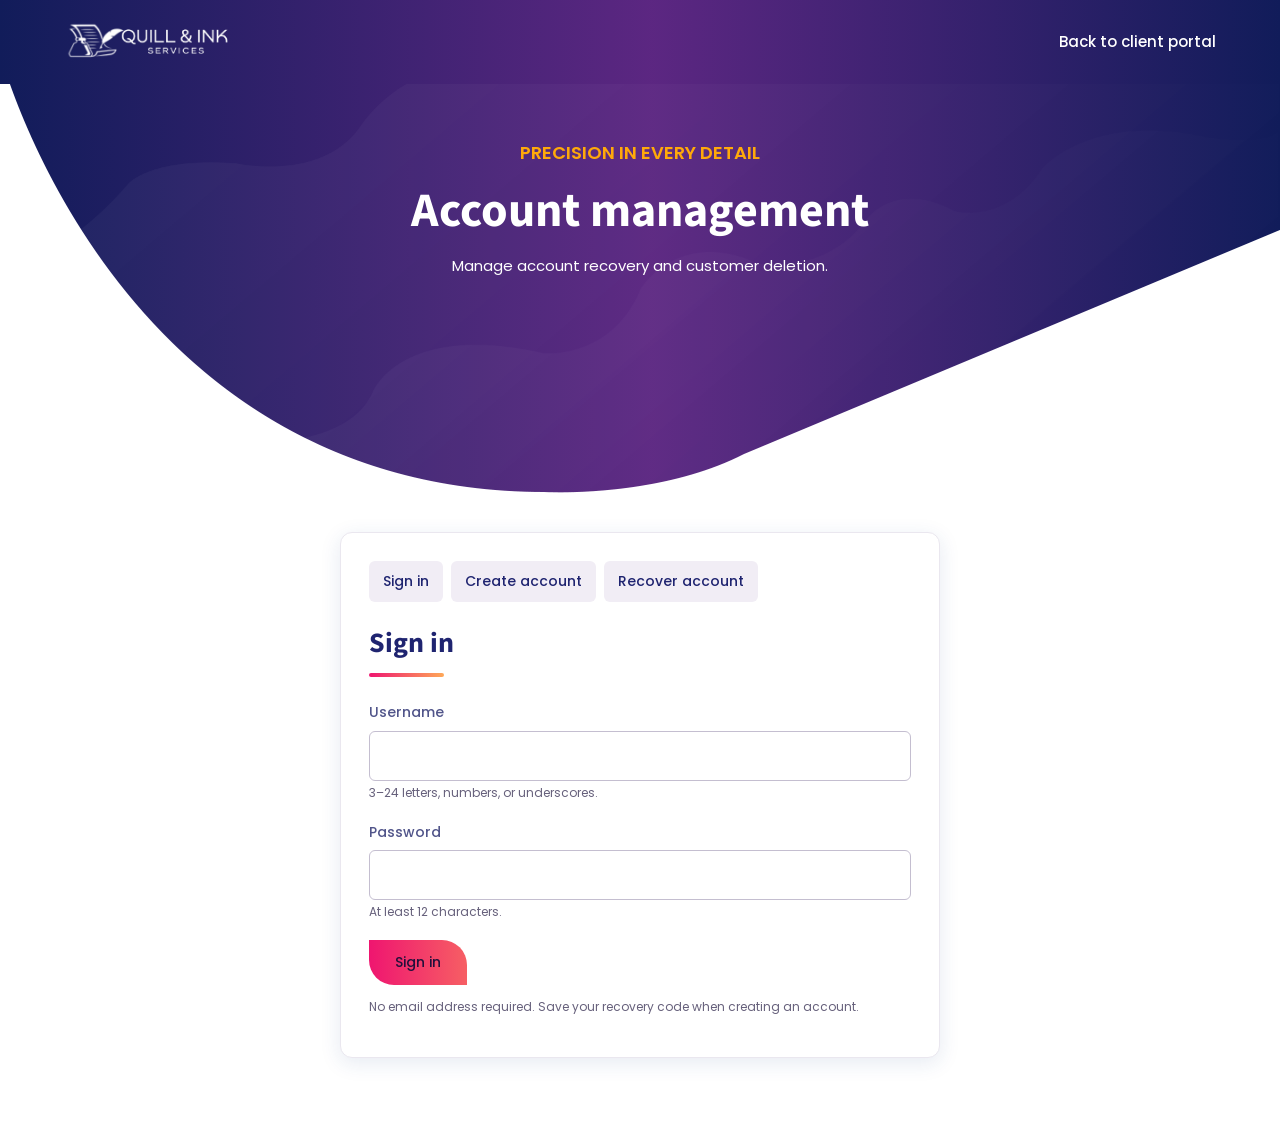
==== account-management.html @ 32ff1320 "Add files via upload" ====
<!DOCTYPE html><html lang="en"><head><meta charset="utf-8"><meta name="viewport" content="width=device-width,initial-scale=1"><title>Account management | Quill &amp; Ink Test</title><link rel="icon" href="assets/images/Favicon-3.png"><link rel="preconnect" href="https://fonts.googleapis.com"><link rel="preconnect" href="https://fonts.gstatic.com" crossorigin=""><link href="https://fonts.googleapis.com/css2?family=Poppins:wght@400;500;600&amp;family=Source+Sans+Pro:wght@600;700&amp;display=swap" rel="stylesheet"><link rel="stylesheet" href="assets/css/portal.css?v=portal-pages-1"></head><body data-portal-page="management">
<header><a href="index.html"><img src="assets/images/QUILL_INK_MINI_WHITE.png" alt="Quill &amp; Ink"></a><a href="portal.html">Back to client portal</a></header>
<section class="portal-hero"><div class="hero-inner"><p class="eyebrow">PRECISION IN EVERY DETAIL</p><h1>Account management</h1><p>Manage account recovery and customer deletion.</p></div></section><main><p id="status" role="status" aria-live="polite"></p>
<section class="card" id="account"><div class="tabs" role="group" aria-label="Account options"><button data-mode="login">Sign in</button><button data-mode="register">Create account</button><button data-mode="recover">Recover account</button></div><h2 id="auth-title">Sign in</h2><form id="auth-form"><label>Username<input id="username" autocomplete="username" minlength="3" maxlength="24" pattern="[A-Za-z0-9_]{3,24}" required=""><span class="note">3–24 letters, numbers, or underscores.</span></label><label id="display-label" hidden="">Character or business name<input id="display-name" maxlength="80"></label><label>Password<input id="password" type="password" autocomplete="current-password" minlength="12" maxlength="128" required=""><span class="note">At least 12 characters.</span></label><label id="recovery-label" hidden="">Recovery code<input id="recovery-input" autocomplete="off" maxlength="80"></label><button id="auth-submit" type="submit">Sign in</button></form><p class="note">No email address required. Save your recovery code when creating an account.</p></section>
<section class="card" id="recovery-result" hidden=""><h2>Save your recovery code</h2><p>This code can reset your password. Store it privately outside the in-game phone. A successful reset replaces it with a new code.</p><label>Recovery code<input id="recovery-output" readonly=""></label><button id="recovery-saved">I have saved it — continue</button></section>
<section class="card" id="password-change" hidden=""><h2>Choose your own password</h2><p>Your account was recovered by staff. Change the temporary password to reopen your portal.</p><form id="temporary-form"><label>Temporary password<input id="current-temporary" type="password" autocomplete="current-password" required=""></label><label>New password<input id="permanent-password" type="password" minlength="12" maxlength="128" autocomplete="new-password" required=""></label><button>Save new password</button></form><button id="temporary-logout">Sign out</button></section>
<section id="restricted" class="card" hidden=""><h2>Staff access required</h2><p>This page is available to Quill &amp; Ink staff.</p><a class="button-link" href="portal.html">Back to client portal</a> <button id="restricted-logout">Sign out</button></section><section id="dashboard" hidden=""><div class="actions"><div><p class="eyebrow" id="role-label">CLIENT ACCOUNT</p><h2 id="account-name"></h2></div><button id="refresh">Refresh</button><button id="logout">Sign out</button></div><nav class="portal-navigation" aria-label="Portal pages"><a class="button-link" href="portal.html">Client portal</a><a class="button-link" href="account-settings.html">Account settings</a><a class="button-link" id="management-link" href="account-management.html" hidden="" aria-current="page">Account management</a></nav><label id="client-label" hidden="">Account to manage<select id="client-select"></select></label><p id="management-note" class="note"></p>
<section class="card" id="staff-recovery" hidden=""><h2>Recover selected account</h2><p>Verify the customer's identity before resetting their account. Staff accounts require an administrator. You cannot reset your own account here.</p><form id="staff-reset-form"><label>Identity verification note<textarea id="verification-note" minlength="10" maxlength="500" rows="3" required="" placeholder="Describe how you verified the account owner. Do not include passwords or recovery codes."></textarea></label><label><input id="identity-confirmed" type="checkbox" required=""> I have verified this person's identity and intend to reset the selected account.</label><button>Issue temporary password</button></form><div id="staff-reset-result" hidden=""><p>Share these credentials privately with the verified owner. They are shown only for this reset. The previous recovery code is invalid.</p><label>Temporary password<input id="issued-password" readonly=""></label><label>Recovery code<input id="issued-code" readonly=""></label><p>The customer must choose a new password. They will receive a replacement recovery code after that change.</p><button id="dismiss-credentials">Credentials delivered — clear</button></div></section>

<section class="card danger-zone" id="account-deletion" hidden=""><h2>Delete selected customer account</h2><p id="delete-target"></p><p>This permanently deletes the customer's login, package details, messages, and saved ledger entries. It cannot be undone through the portal. Linked documents themselves are not deleted.</p><form id="delete-form"><label>Type the customer's exact username<input id="delete-confirm" autocomplete="off" required=""></label><label>Your administrator password<input id="delete-password" type="password" autocomplete="current-password" required=""></label><label><input id="delete-acknowledged" type="checkbox" required=""> I intend to permanently delete this customer account and its portal records.</label><button class="danger-button">Permanently delete customer</button></form></section></section>
<div id="copy-toast" class="toast" role="status" aria-live="polite" aria-atomic="true"></div><noscript>This portal needs JavaScript enabled.</noscript></main><script src="assets/vendor/supabase-2.57.4.js"></script><script src="assets/js/portal-config.js"></script><script src="assets/js/portal.js?v=portal-pages-1"></script>
</body></html>
---- assets/css/portal.css ----
:root{--blue:hsl(236,57%,28%);--navy:hsl(231,68%,21%);--purple:hsl(275,54%,33%);--yellow:hsl(39,100%,52%);--pink:hsl(335,87%,51%);--peach:hsl(29,99%,67%);--gradient:linear-gradient(90deg,var(--navy),var(--purple) 51%,var(--navy));--accent:linear-gradient(90deg,var(--pink),var(--peach))}*{box-sizing:border-box}body{margin:0;background:#fff;color:hsl(236,26%,43%);font:15px/1.7 'Poppins',sans-serif}header{background:var(--gradient);display:flex;align-items:center;justify-content:space-between;padding:22px max(5vw,20px);gap:20px}header img{display:block;width:170px;max-width:100%}header a{color:white;text-decoration:none;font-weight:500}header a:hover{text-decoration:underline}.portal-hero{background-image:url('../images/hero-bg-bottom.png'),url('../images/hero-bg.png'),var(--gradient);background-repeat:no-repeat;background-position:left bottom,center,center;background-size:auto,cover,auto;color:white;padding:42px 24px 74px;text-align:center}.hero-inner{max-width:900px;margin:auto}.portal-hero h1{color:white;font-size:clamp(32px,5vw,48px);margin:12px 0}.portal-hero .eyebrow{color:var(--yellow);font-size:18px;letter-spacing:0}.portal-hero p{margin:12px 0}main{max-width:1200px;margin:28px auto 64px;padding:0 24px}h1,h2,h3{font-family:'Source Sans Pro',sans-serif;line-height:1.25;color:var(--blue)}h2{font-size:28px;margin:0 0 24px}h3{font-size:22px}.eyebrow{font-size:12px;letter-spacing:1.5px;font-weight:600;color:var(--purple)}.card{background:white;border:1px solid #eae7ef;border-radius:12px;padding:28px;margin:20px 0;box-shadow:0 5px 20px 1px hsla(220,63%,33%,.1)}.card>h2:after{content:'';display:block;width:75px;height:4px;background:var(--accent);border-radius:10px;margin-top:12px}#account,#recovery-result,#password-change{max-width:600px;margin:28px auto}.tabs{display:flex;gap:8px;flex-wrap:wrap;margin-bottom:24px}.tabs button{background:#f1edf5;color:var(--blue);border-radius:6px;padding:10px 14px}.tabs button[aria-pressed=true]{background:var(--gradient);color:white}label{display:block;font-size:14px;font-weight:500;margin:16px 0}input,select,textarea{display:block;width:100%;padding:12px;border:1px solid #c4bed0;border-radius:6px;font:inherit;color:var(--blue);margin-top:6px;background:white}textarea{resize:vertical}input:focus,select:focus,textarea:focus{outline:2px solid var(--purple);outline-offset:2px}button{background-image:var(--accent);background-size:200%;color:#23103b;border:0;border-radius:0 25px;padding:12px 26px;font:500 14px/1.5 'Poppins',sans-serif;cursor:pointer;transition:background-position .3s}button:hover{background-position:right}button:disabled{opacity:.45;cursor:default}button:focus-visible,a:focus-visible{outline:3px solid var(--yellow);outline-offset:3px}.actions{display:flex;align-items:center;gap:12px;flex-wrap:wrap}.actions>div{margin-right:auto}.actions h2{margin:4px 0 12px}.columns{display:grid;grid-template-columns:1.15fr 1fr;gap:26px;align-items:start}.package-card>.eyebrow{margin-top:0}.package-card #package-name{font-size:34px;margin:14px 0}.package-price{display:flex;align-items:baseline;gap:12px;flex-wrap:wrap;padding-bottom:24px;border-bottom:1px solid #e9e5ef}.package-price strong{font-family:'Source Sans Pro',sans-serif;font-size:42px;color:var(--blue);overflow-wrap:anywhere;max-width:100%}.package-price span{font-size:13px}.document-links>div{padding:14px 0 22px;border-bottom:1px solid #e9e5ef}.document-links h3{margin:12px 0 8px}.document-links p{font-size:14px;margin:0 0 16px}.note{font-size:12px;color:#67617c;font-weight:400}.messages{max-height:420px;overflow:auto}.message{padding:16px;background:#f6f3fa;border-radius:8px;margin:12px 0;white-space:pre-wrap;overflow-wrap:anywhere}.message small{display:block;color:#625779;font-size:11px}.message p{margin:8px 0}.message.staff{border-left:3px solid var(--pink)}#status:not(:empty){background:#fff3de;border:1px solid #e4c588;padding:14px;border-radius:8px}#status{white-space:pre-wrap;color:#593268}#identity-confirmed{display:inline-block;width:auto;margin-right:8px}#recovery-output,#issued-password,#issued-code{font-family:monospace;font-size:14px}[hidden]{display:none!important}@media(max-width:800px){.columns{grid-template-columns:1fr;gap:0}.card{padding:22px}.portal-hero{padding:30px 20px 60px}main{padding:0 16px}header img{width:125px}header{padding:18px 20px;font-size:12px}.package-price strong{font-size:34px}.tabs button{padding:10px;font-size:12px}}

/* Hero height and copy feedback */
.portal-hero{min-height:420px;padding-bottom:180px}
.toast{position:fixed;left:50%;bottom:max(24px,env(safe-area-inset-bottom));transform:translate(-50%,16px);z-index:1000;max-width:min(440px,calc(100vw - 32px));width:max-content;padding:14px 22px;border-radius:12px;background:var(--navy);color:white;border-left:4px solid var(--peach);box-shadow:0 8px 30px #111b5a40;font-weight:500;text-align:center;opacity:0;visibility:hidden;pointer-events:none;transition:opacity .2s,transform .2s,visibility .2s}
.toast.visible{opacity:1;visibility:visible;transform:translate(-50%,0)}
.toast.info{border-left-color:var(--yellow)}
@media(max-width:800px){.portal-hero{min-height:380px;padding-bottom:140px}}
@media(prefers-reduced-motion:reduce){.toast{transition:none}}

.account-settings summary{cursor:pointer;font-family:'Source Sans Pro',sans-serif;font-size:23px;font-weight:700;color:var(--blue)}.account-settings form{max-width:600px}.danger-zone{border-color:#cf8493}.danger-zone h2{color:#922543}.danger-button{background:#922543;color:white;border-radius:6px}#delete-acknowledged{display:inline-block;width:auto;margin-right:8px}
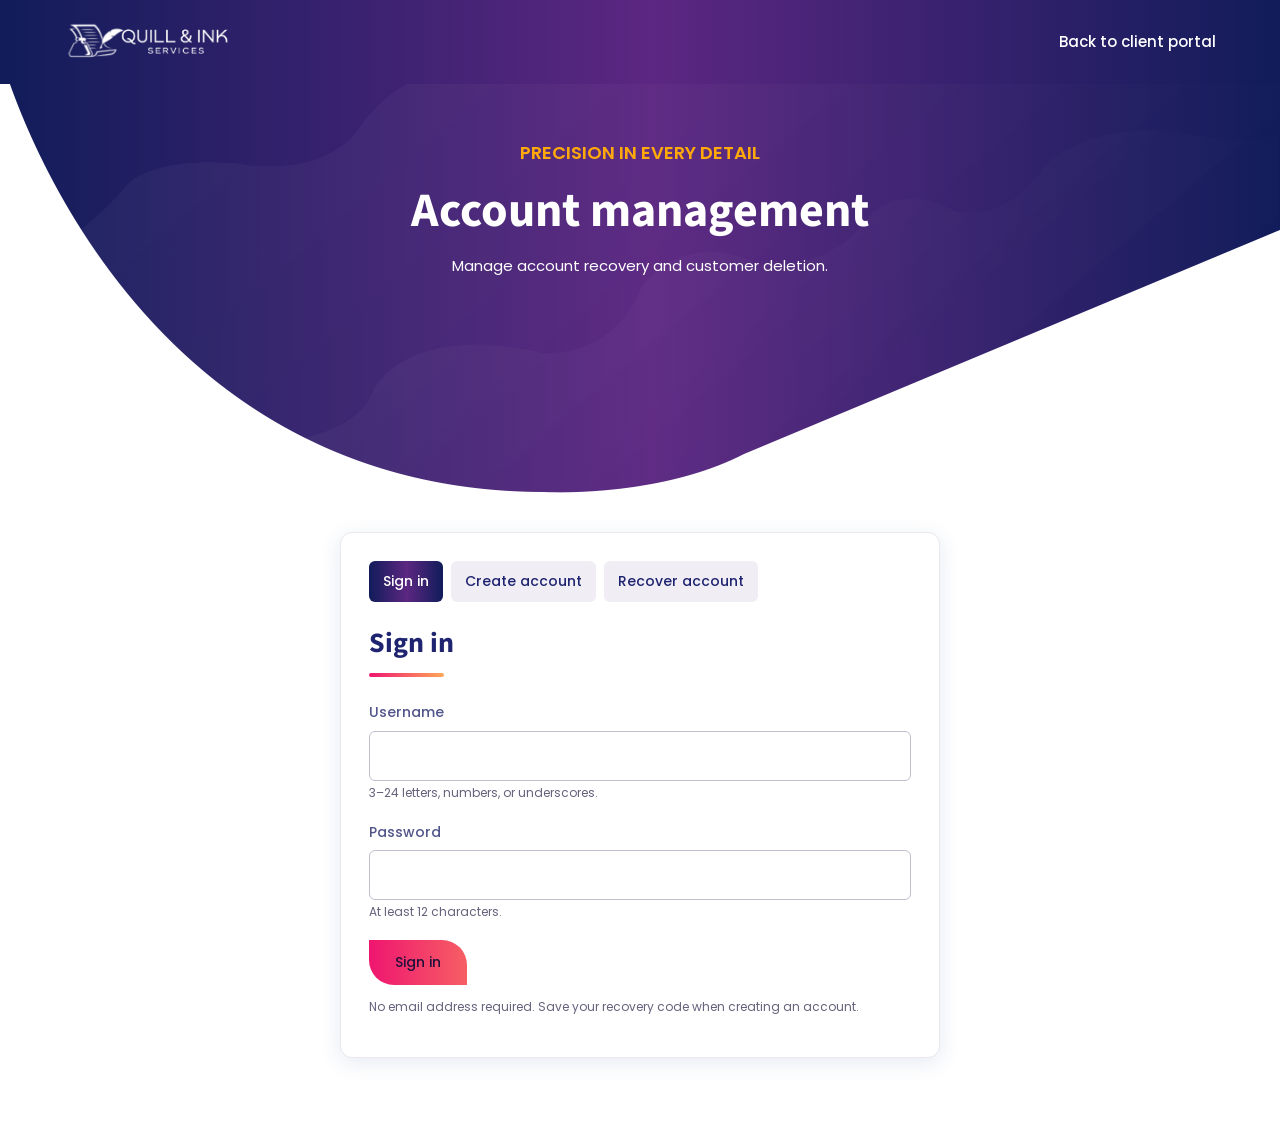
==== commit 8cacf13b: "Add files via upload" ====
--- a/account-management.html
+++ b/account-management.html
@@ -1,12 +1,12 @@
-<!DOCTYPE html><html lang="en"><head><meta charset="utf-8"><meta name="viewport" content="width=device-width,initial-scale=1"><title>Account management | Quill &amp; Ink Test</title><link rel="icon" href="assets/images/Favicon-3.png"><link rel="preconnect" href="https://fonts.googleapis.com"><link rel="preconnect" href="https://fonts.gstatic.com" crossorigin=""><link href="https://fonts.googleapis.com/css2?family=Poppins:wght@400;500;600&amp;family=Source+Sans+Pro:wght@600;700&amp;display=swap" rel="stylesheet"><link rel="stylesheet" href="assets/css/portal.css?v=portal-pages-1"></head><body data-portal-page="management">
-<header><a href="index.html"><img src="assets/images/QUILL_INK_MINI_WHITE.png" alt="Quill &amp; Ink"></a><a href="portal.html">Back to client portal</a></header>
+<!DOCTYPE html><html lang="en"><head><meta charset="utf-8"><meta name="viewport" content="width=device-width,initial-scale=1"><title>Account management | Quill &amp; Ink Test</title><link rel="icon" href="assets/images/Favicon-3.png"><link rel="preconnect" href="https://fonts.googleapis.com"><link rel="preconnect" href="https://fonts.gstatic.com" crossorigin=""><link href="https://fonts.googleapis.com/css2?family=Poppins:wght@400;500;600&amp;family=Source+Sans+Pro:wght@600;700&amp;display=swap" rel="stylesheet"><link rel="stylesheet" href="assets/css/portal.css?v=logo-refresh-1"></head><body data-portal-page="management">
+<header><a href="account-management.html" id="logo-refresh" aria-label="Refresh current page" title="Refresh current page"><img src="assets/images/QUILL_INK_MINI_WHITE.png" alt="Quill &amp; Ink"></a><a href="portal.html">Back to client portal</a></header>
 <section class="portal-hero"><div class="hero-inner"><p class="eyebrow">PRECISION IN EVERY DETAIL</p><h1>Account management</h1><p>Manage account recovery and customer deletion.</p></div></section><main><p id="status" role="status" aria-live="polite"></p>
 <section class="card" id="account"><div class="tabs" role="group" aria-label="Account options"><button data-mode="login">Sign in</button><button data-mode="register">Create account</button><button data-mode="recover">Recover account</button></div><h2 id="auth-title">Sign in</h2><form id="auth-form"><label>Username<input id="username" autocomplete="username" minlength="3" maxlength="24" pattern="[A-Za-z0-9_]{3,24}" required=""><span class="note">3–24 letters, numbers, or underscores.</span></label><label id="display-label" hidden="">Character or business name<input id="display-name" maxlength="80"></label><label>Password<input id="password" type="password" autocomplete="current-password" minlength="12" maxlength="128" required=""><span class="note">At least 12 characters.</span></label><label id="recovery-label" hidden="">Recovery code<input id="recovery-input" autocomplete="off" maxlength="80"></label><button id="auth-submit" type="submit">Sign in</button></form><p class="note">No email address required. Save your recovery code when creating an account.</p></section>
 <section class="card" id="recovery-result" hidden=""><h2>Save your recovery code</h2><p>This code can reset your password. Store it privately outside the in-game phone. A successful reset replaces it with a new code.</p><label>Recovery code<input id="recovery-output" readonly=""></label><button id="recovery-saved">I have saved it — continue</button></section>
 <section class="card" id="password-change" hidden=""><h2>Choose your own password</h2><p>Your account was recovered by staff. Change the temporary password to reopen your portal.</p><form id="temporary-form"><label>Temporary password<input id="current-temporary" type="password" autocomplete="current-password" required=""></label><label>New password<input id="permanent-password" type="password" minlength="12" maxlength="128" autocomplete="new-password" required=""></label><button>Save new password</button></form><button id="temporary-logout">Sign out</button></section>
-<section id="restricted" class="card" hidden=""><h2>Staff access required</h2><p>This page is available to Quill &amp; Ink staff.</p><a class="button-link" href="portal.html">Back to client portal</a> <button id="restricted-logout">Sign out</button></section><section id="dashboard" hidden=""><div class="actions"><div><p class="eyebrow" id="role-label">CLIENT ACCOUNT</p><h2 id="account-name"></h2></div><button id="refresh">Refresh</button><button id="logout">Sign out</button></div><nav class="portal-navigation" aria-label="Portal pages"><a class="button-link" href="portal.html">Client portal</a><a class="button-link" href="account-settings.html">Account settings</a><a class="button-link" id="management-link" href="account-management.html" hidden="" aria-current="page">Account management</a></nav><label id="client-label" hidden="">Account to manage<select id="client-select"></select></label><p id="management-note" class="note"></p>
+<section id="restricted" class="card" hidden=""><h2>Staff access required</h2><p>This page is available to Quill &amp; Ink staff.</p><a class="button-link" href="portal.html">Back to client portal</a> <button id="restricted-logout">Sign out</button></section><section id="dashboard" hidden=""><div class="actions"><div><p class="eyebrow" id="role-label">CLIENT ACCOUNT</p><h2 id="account-name"></h2></div></div><nav class="portal-navigation" aria-label="Portal pages"><a class="button-link" href="portal.html">Client portal</a><a class="button-link" href="account-settings.html">Account settings</a><a class="button-link" id="management-link" href="account-management.html" hidden="" aria-current="page">Account management</a><button id="logout">Sign out</button></nav><label id="client-label" hidden="">Account to manage<select id="client-select"></select></label><p id="management-note" class="note"></p>
 <section class="card" id="staff-recovery" hidden=""><h2>Recover selected account</h2><p>Verify the customer's identity before resetting their account. Staff accounts require an administrator. You cannot reset your own account here.</p><form id="staff-reset-form"><label>Identity verification note<textarea id="verification-note" minlength="10" maxlength="500" rows="3" required="" placeholder="Describe how you verified the account owner. Do not include passwords or recovery codes."></textarea></label><label><input id="identity-confirmed" type="checkbox" required=""> I have verified this person's identity and intend to reset the selected account.</label><button>Issue temporary password</button></form><div id="staff-reset-result" hidden=""><p>Share these credentials privately with the verified owner. They are shown only for this reset. The previous recovery code is invalid.</p><label>Temporary password<input id="issued-password" readonly=""></label><label>Recovery code<input id="issued-code" readonly=""></label><p>The customer must choose a new password. They will receive a replacement recovery code after that change.</p><button id="dismiss-credentials">Credentials delivered — clear</button></div></section>
 
 <section class="card danger-zone" id="account-deletion" hidden=""><h2>Delete selected customer account</h2><p id="delete-target"></p><p>This permanently deletes the customer's login, package details, messages, and saved ledger entries. It cannot be undone through the portal. Linked documents themselves are not deleted.</p><form id="delete-form"><label>Type the customer's exact username<input id="delete-confirm" autocomplete="off" required=""></label><label>Your administrator password<input id="delete-password" type="password" autocomplete="current-password" required=""></label><label><input id="delete-acknowledged" type="checkbox" required=""> I intend to permanently delete this customer account and its portal records.</label><button class="danger-button">Permanently delete customer</button></form></section></section>
-<div id="copy-toast" class="toast" role="status" aria-live="polite" aria-atomic="true"></div><noscript>This portal needs JavaScript enabled.</noscript></main><script src="assets/vendor/supabase-2.57.4.js"></script><script src="assets/js/portal-config.js"></script><script src="assets/js/portal.js?v=portal-pages-1"></script>
+<div id="copy-toast" class="toast" role="status" aria-live="polite" aria-atomic="true"></div><noscript>This portal needs JavaScript enabled.</noscript></main><script src="assets/vendor/supabase-2.57.4.js"></script><script src="assets/js/portal-config.js"></script><script src="assets/js/portal.js?v=logo-refresh-1"></script>
 </body></html>
--- a/assets/css/portal.css
+++ b/assets/css/portal.css
@@ -9,3 +9,5 @@
 @media(prefers-reduced-motion:reduce){.toast{transition:none}}
 
 .account-settings summary{cursor:pointer;font-family:'Source Sans Pro',sans-serif;font-size:23px;font-weight:700;color:var(--blue)}.account-settings form{max-width:600px}.danger-zone{border-color:#cf8493}.danger-zone h2{color:#922543}.danger-button{background:#922543;color:white;border-radius:6px}#delete-acknowledged{display:inline-block;width:auto;margin-right:8px}
+
+.portal-navigation{display:flex;gap:12px;flex-wrap:wrap;margin:12px 0 24px}.button-link{display:inline-block;padding:12px 22px;border-radius:0 25px;background-image:var(--accent);background-size:200%;color:#23103b;text-decoration:none;font-weight:500;font-size:14px;transition:background-position .3s}.button-link:hover{background-position:right}.button-link[aria-current=page]{background:var(--gradient);color:white}body[data-portal-page=settings] .account-settings{max-width:700px;margin:24px auto}body[data-portal-page=management] #staff-recovery,body[data-portal-page=management] #account-deletion{max-width:800px}body[data-portal-page=management] #client-label{max-width:800px}
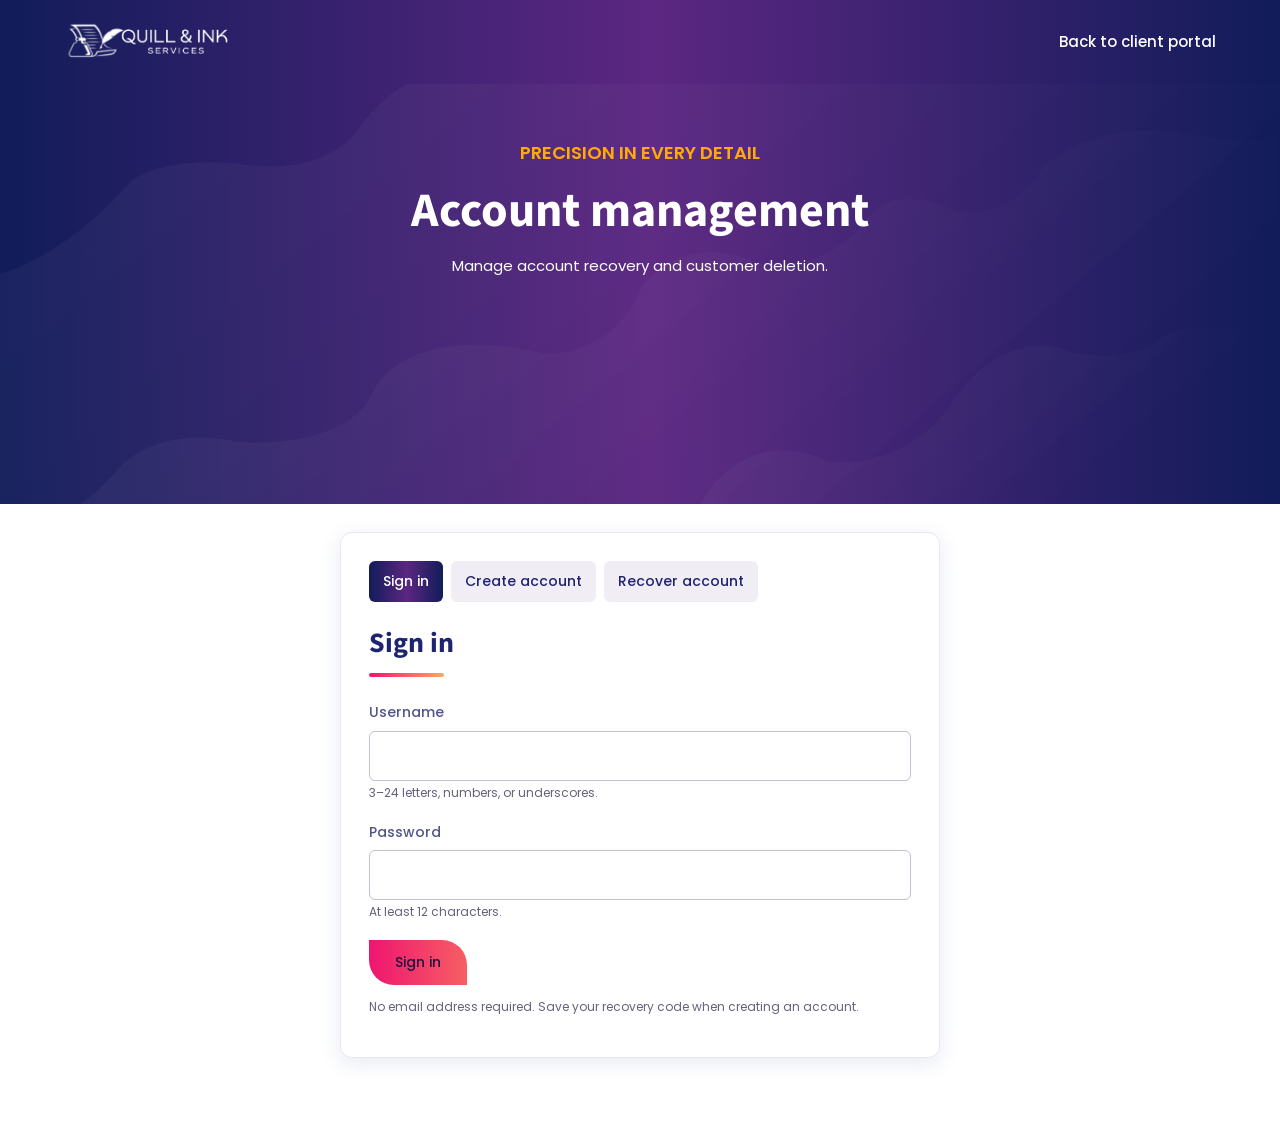
==== commit 2d3a2cc9: "Update account-management.html" ====
--- a/account-management.html
+++ b/account-management.html
@@ -1,4 +1,4 @@
-<!DOCTYPE html><html lang="en"><head><meta charset="utf-8"><meta name="viewport" content="width=device-width,initial-scale=1"><title>Account management | Quill &amp; Ink Test</title><link rel="icon" href="assets/images/Favicon-3.png"><link rel="preconnect" href="https://fonts.googleapis.com"><link rel="preconnect" href="https://fonts.gstatic.com" crossorigin=""><link href="https://fonts.googleapis.com/css2?family=Poppins:wght@400;500;600&amp;family=Source+Sans+Pro:wght@600;700&amp;display=swap" rel="stylesheet"><link rel="stylesheet" href="assets/css/portal.css?v=logo-refresh-1"></head><body data-portal-page="management">
+<!DOCTYPE html><html lang="en"><head><meta charset="utf-8"><meta name="viewport" content="width=device-width,initial-scale=1"><title>Account management | Quill &amp; Ink Test</title><link rel="icon" href="assets/images/Favicon-3.png"><link rel="preconnect" href="https://fonts.googleapis.com"><link rel="preconnect" href="https://fonts.gstatic.com" crossorigin=""><link href="https://fonts.googleapis.com/css2?family=Poppins:wght@400;500;600&amp;family=Source+Sans+Pro:wght@600;700&amp;display=swap" rel="stylesheet"><link rel="stylesheet" href="assets/css/portal.css?v=logo-refresh-2"></head><body data-portal-page="management">
 <header><a href="account-management.html" id="logo-refresh" aria-label="Refresh current page" title="Refresh current page"><img src="assets/images/QUILL_INK_MINI_WHITE.png" alt="Quill &amp; Ink"></a><a href="portal.html">Back to client portal</a></header>
 <section class="portal-hero"><div class="hero-inner"><p class="eyebrow">PRECISION IN EVERY DETAIL</p><h1>Account management</h1><p>Manage account recovery and customer deletion.</p></div></section><main><p id="status" role="status" aria-live="polite"></p>
 <section class="card" id="account"><div class="tabs" role="group" aria-label="Account options"><button data-mode="login">Sign in</button><button data-mode="register">Create account</button><button data-mode="recover">Recover account</button></div><h2 id="auth-title">Sign in</h2><form id="auth-form"><label>Username<input id="username" autocomplete="username" minlength="3" maxlength="24" pattern="[A-Za-z0-9_]{3,24}" required=""><span class="note">3–24 letters, numbers, or underscores.</span></label><label id="display-label" hidden="">Character or business name<input id="display-name" maxlength="80"></label><label>Password<input id="password" type="password" autocomplete="current-password" minlength="12" maxlength="128" required=""><span class="note">At least 12 characters.</span></label><label id="recovery-label" hidden="">Recovery code<input id="recovery-input" autocomplete="off" maxlength="80"></label><button id="auth-submit" type="submit">Sign in</button></form><p class="note">No email address required. Save your recovery code when creating an account.</p></section>
@@ -9,4 +9,4 @@
 
 <section class="card danger-zone" id="account-deletion" hidden=""><h2>Delete selected customer account</h2><p id="delete-target"></p><p>This permanently deletes the customer's login, package details, messages, and saved ledger entries. It cannot be undone through the portal. Linked documents themselves are not deleted.</p><form id="delete-form"><label>Type the customer's exact username<input id="delete-confirm" autocomplete="off" required=""></label><label>Your administrator password<input id="delete-password" type="password" autocomplete="current-password" required=""></label><label><input id="delete-acknowledged" type="checkbox" required=""> I intend to permanently delete this customer account and its portal records.</label><button class="danger-button">Permanently delete customer</button></form></section></section>
 <div id="copy-toast" class="toast" role="status" aria-live="polite" aria-atomic="true"></div><noscript>This portal needs JavaScript enabled.</noscript></main><script src="assets/vendor/supabase-2.57.4.js"></script><script src="assets/js/portal-config.js"></script><script src="assets/js/portal.js?v=logo-refresh-1"></script>
-</body></html>+</body></html>
--- a/assets/css/portal.css
+++ b/assets/css/portal.css
@@ -1,4 +1,4 @@
-:root{--blue:hsl(236,57%,28%);--navy:hsl(231,68%,21%);--purple:hsl(275,54%,33%);--yellow:hsl(39,100%,52%);--pink:hsl(335,87%,51%);--peach:hsl(29,99%,67%);--gradient:linear-gradient(90deg,var(--navy),var(--purple) 51%,var(--navy));--accent:linear-gradient(90deg,var(--pink),var(--peach))}*{box-sizing:border-box}body{margin:0;background:#fff;color:hsl(236,26%,43%);font:15px/1.7 'Poppins',sans-serif}header{background:var(--gradient);display:flex;align-items:center;justify-content:space-between;padding:22px max(5vw,20px);gap:20px}header img{display:block;width:170px;max-width:100%}header a{color:white;text-decoration:none;font-weight:500}header a:hover{text-decoration:underline}.portal-hero{background-image:url('../images/hero-bg-bottom.png'),url('../images/hero-bg.png'),var(--gradient);background-repeat:no-repeat;background-position:left bottom,center,center;background-size:auto,cover,auto;color:white;padding:42px 24px 74px;text-align:center}.hero-inner{max-width:900px;margin:auto}.portal-hero h1{color:white;font-size:clamp(32px,5vw,48px);margin:12px 0}.portal-hero .eyebrow{color:var(--yellow);font-size:18px;letter-spacing:0}.portal-hero p{margin:12px 0}main{max-width:1200px;margin:28px auto 64px;padding:0 24px}h1,h2,h3{font-family:'Source Sans Pro',sans-serif;line-height:1.25;color:var(--blue)}h2{font-size:28px;margin:0 0 24px}h3{font-size:22px}.eyebrow{font-size:12px;letter-spacing:1.5px;font-weight:600;color:var(--purple)}.card{background:white;border:1px solid #eae7ef;border-radius:12px;padding:28px;margin:20px 0;box-shadow:0 5px 20px 1px hsla(220,63%,33%,.1)}.card>h2:after{content:'';display:block;width:75px;height:4px;background:var(--accent);border-radius:10px;margin-top:12px}#account,#recovery-result,#password-change{max-width:600px;margin:28px auto}.tabs{display:flex;gap:8px;flex-wrap:wrap;margin-bottom:24px}.tabs button{background:#f1edf5;color:var(--blue);border-radius:6px;padding:10px 14px}.tabs button[aria-pressed=true]{background:var(--gradient);color:white}label{display:block;font-size:14px;font-weight:500;margin:16px 0}input,select,textarea{display:block;width:100%;padding:12px;border:1px solid #c4bed0;border-radius:6px;font:inherit;color:var(--blue);margin-top:6px;background:white}textarea{resize:vertical}input:focus,select:focus,textarea:focus{outline:2px solid var(--purple);outline-offset:2px}button{background-image:var(--accent);background-size:200%;color:#23103b;border:0;border-radius:0 25px;padding:12px 26px;font:500 14px/1.5 'Poppins',sans-serif;cursor:pointer;transition:background-position .3s}button:hover{background-position:right}button:disabled{opacity:.45;cursor:default}button:focus-visible,a:focus-visible{outline:3px solid var(--yellow);outline-offset:3px}.actions{display:flex;align-items:center;gap:12px;flex-wrap:wrap}.actions>div{margin-right:auto}.actions h2{margin:4px 0 12px}.columns{display:grid;grid-template-columns:1.15fr 1fr;gap:26px;align-items:start}.package-card>.eyebrow{margin-top:0}.package-card #package-name{font-size:34px;margin:14px 0}.package-price{display:flex;align-items:baseline;gap:12px;flex-wrap:wrap;padding-bottom:24px;border-bottom:1px solid #e9e5ef}.package-price strong{font-family:'Source Sans Pro',sans-serif;font-size:42px;color:var(--blue);overflow-wrap:anywhere;max-width:100%}.package-price span{font-size:13px}.document-links>div{padding:14px 0 22px;border-bottom:1px solid #e9e5ef}.document-links h3{margin:12px 0 8px}.document-links p{font-size:14px;margin:0 0 16px}.note{font-size:12px;color:#67617c;font-weight:400}.messages{max-height:420px;overflow:auto}.message{padding:16px;background:#f6f3fa;border-radius:8px;margin:12px 0;white-space:pre-wrap;overflow-wrap:anywhere}.message small{display:block;color:#625779;font-size:11px}.message p{margin:8px 0}.message.staff{border-left:3px solid var(--pink)}#status:not(:empty){background:#fff3de;border:1px solid #e4c588;padding:14px;border-radius:8px}#status{white-space:pre-wrap;color:#593268}#identity-confirmed{display:inline-block;width:auto;margin-right:8px}#recovery-output,#issued-password,#issued-code{font-family:monospace;font-size:14px}[hidden]{display:none!important}@media(max-width:800px){.columns{grid-template-columns:1fr;gap:0}.card{padding:22px}.portal-hero{padding:30px 20px 60px}main{padding:0 16px}header img{width:125px}header{padding:18px 20px;font-size:12px}.package-price strong{font-size:34px}.tabs button{padding:10px;font-size:12px}}
+:root{--blue:hsl(236,57%,28%);--navy:hsl(231,68%,21%);--purple:hsl(275,54%,33%);--yellow:hsl(39,100%,52%);--pink:hsl(335,87%,51%);--peach:hsl(29,99%,67%);--gradient:linear-gradient(90deg,var(--navy),var(--purple) 51%,var(--navy));--accent:linear-gradient(90deg,var(--pink),var(--peach))}*{box-sizing:border-box}body{margin:0;background:#fff;color:hsl(236,26%,43%);font:15px/1.7 'Poppins',sans-serif}header{background:var(--gradient);display:flex;align-items:center;justify-content:space-between;padding:22px max(5vw,20px);gap:20px}header img{display:block;width:170px;max-width:100%}header a{color:white;text-decoration:none;font-weight:500}header a:hover{text-decoration:underline}.portal-hero{background-image:url(' '),url('../images/hero-bg.png'),var(--gradient);background-repeat:no-repeat;background-position:left bottom,center,center;background-size:auto,cover,auto;color:white;padding:42px 24px 74px;text-align:center}.hero-inner{max-width:900px;margin:auto}.portal-hero h1{color:white;font-size:clamp(32px,5vw,48px);margin:12px 0}.portal-hero .eyebrow{color:var(--yellow);font-size:18px;letter-spacing:0}.portal-hero p{margin:12px 0}main{max-width:1200px;margin:28px auto 64px;padding:0 24px}h1,h2,h3{font-family:'Source Sans Pro',sans-serif;line-height:1.25;color:var(--blue)}h2{font-size:28px;margin:0 0 24px}h3{font-size:22px}.eyebrow{font-size:12px;letter-spacing:1.5px;font-weight:600;color:var(--purple)}.card{background:white;border:1px solid #eae7ef;border-radius:12px;padding:28px;margin:20px 0;box-shadow:0 5px 20px 1px hsla(220,63%,33%,.1)}.card>h2:after{content:'';display:block;width:75px;height:4px;background:var(--accent);border-radius:10px;margin-top:12px}#account,#recovery-result,#password-change{max-width:600px;margin:28px auto}.tabs{display:flex;gap:8px;flex-wrap:wrap;margin-bottom:24px}.tabs button{background:#f1edf5;color:var(--blue);border-radius:6px;padding:10px 14px}.tabs button[aria-pressed=true]{background:var(--gradient);color:white}label{display:block;font-size:14px;font-weight:500;margin:16px 0}input,select,textarea{display:block;width:100%;padding:12px;border:1px solid #c4bed0;border-radius:6px;font:inherit;color:var(--blue);margin-top:6px;background:white}textarea{resize:vertical}input:focus,select:focus,textarea:focus{outline:2px solid var(--purple);outline-offset:2px}button{background-image:var(--accent);background-size:200%;color:#23103b;border:0;border-radius:0 25px;padding:12px 26px;font:500 14px/1.5 'Poppins',sans-serif;cursor:pointer;transition:background-position .3s}button:hover{background-position:right}button:disabled{opacity:.45;cursor:default}button:focus-visible,a:focus-visible{outline:3px solid var(--yellow);outline-offset:3px}.actions{display:flex;align-items:center;gap:12px;flex-wrap:wrap}.actions>div{margin-right:auto}.actions h2{margin:4px 0 12px}.columns{display:grid;grid-template-columns:1.15fr 1fr;gap:26px;align-items:start}.package-card>.eyebrow{margin-top:0}.package-card #package-name{font-size:34px;margin:14px 0}.package-price{display:flex;align-items:baseline;gap:12px;flex-wrap:wrap;padding-bottom:24px;border-bottom:1px solid #e9e5ef}.package-price strong{font-family:'Source Sans Pro',sans-serif;font-size:42px;color:var(--blue);overflow-wrap:anywhere;max-width:100%}.package-price span{font-size:13px}.document-links>div{padding:14px 0 22px;border-bottom:1px solid #e9e5ef}.document-links h3{margin:12px 0 8px}.document-links p{font-size:14px;margin:0 0 16px}.note{font-size:12px;color:#67617c;font-weight:400}.messages{max-height:420px;overflow:auto}.message{padding:16px;background:#f6f3fa;border-radius:8px;margin:12px 0;white-space:pre-wrap;overflow-wrap:anywhere}.message small{display:block;color:#625779;font-size:11px}.message p{margin:8px 0}.message.staff{border-left:3px solid var(--pink)}#status:not(:empty){background:#fff3de;border:1px solid #e4c588;padding:14px;border-radius:8px}#status{white-space:pre-wrap;color:#593268}#identity-confirmed{display:inline-block;width:auto;margin-right:8px}#recovery-output,#issued-password,#issued-code{font-family:monospace;font-size:14px}[hidden]{display:none!important}@media(max-width:800px){.columns{grid-template-columns:1fr;gap:0}.card{padding:22px}.portal-hero{padding:30px 20px 60px}main{padding:0 16px}header img{width:125px}header{padding:18px 20px;font-size:12px}.package-price strong{font-size:34px}.tabs button{padding:10px;font-size:12px}}
 
 /* Hero height and copy feedback */
 .portal-hero{min-height:420px;padding-bottom:180px}
@@ -11,3 +11,5 @@
 .account-settings summary{cursor:pointer;font-family:'Source Sans Pro',sans-serif;font-size:23px;font-weight:700;color:var(--blue)}.account-settings form{max-width:600px}.danger-zone{border-color:#cf8493}.danger-zone h2{color:#922543}.danger-button{background:#922543;color:white;border-radius:6px}#delete-acknowledged{display:inline-block;width:auto;margin-right:8px}
 
 .portal-navigation{display:flex;gap:12px;flex-wrap:wrap;margin:12px 0 24px}.button-link{display:inline-block;padding:12px 22px;border-radius:0 25px;background-image:var(--accent);background-size:200%;color:#23103b;text-decoration:none;font-weight:500;font-size:14px;transition:background-position .3s}.button-link:hover{background-position:right}.button-link[aria-current=page]{background:var(--gradient);color:white}body[data-portal-page=settings] .account-settings{max-width:700px;margin:24px auto}body[data-portal-page=management] #staff-recovery,body[data-portal-page=management] #account-deletion{max-width:800px}body[data-portal-page=management] #client-label{max-width:800px}
+
+.portal-navigation{align-items:center}.portal-navigation .button-link{line-height:1.5}#logo-refresh{display:inline-block;cursor:pointer}
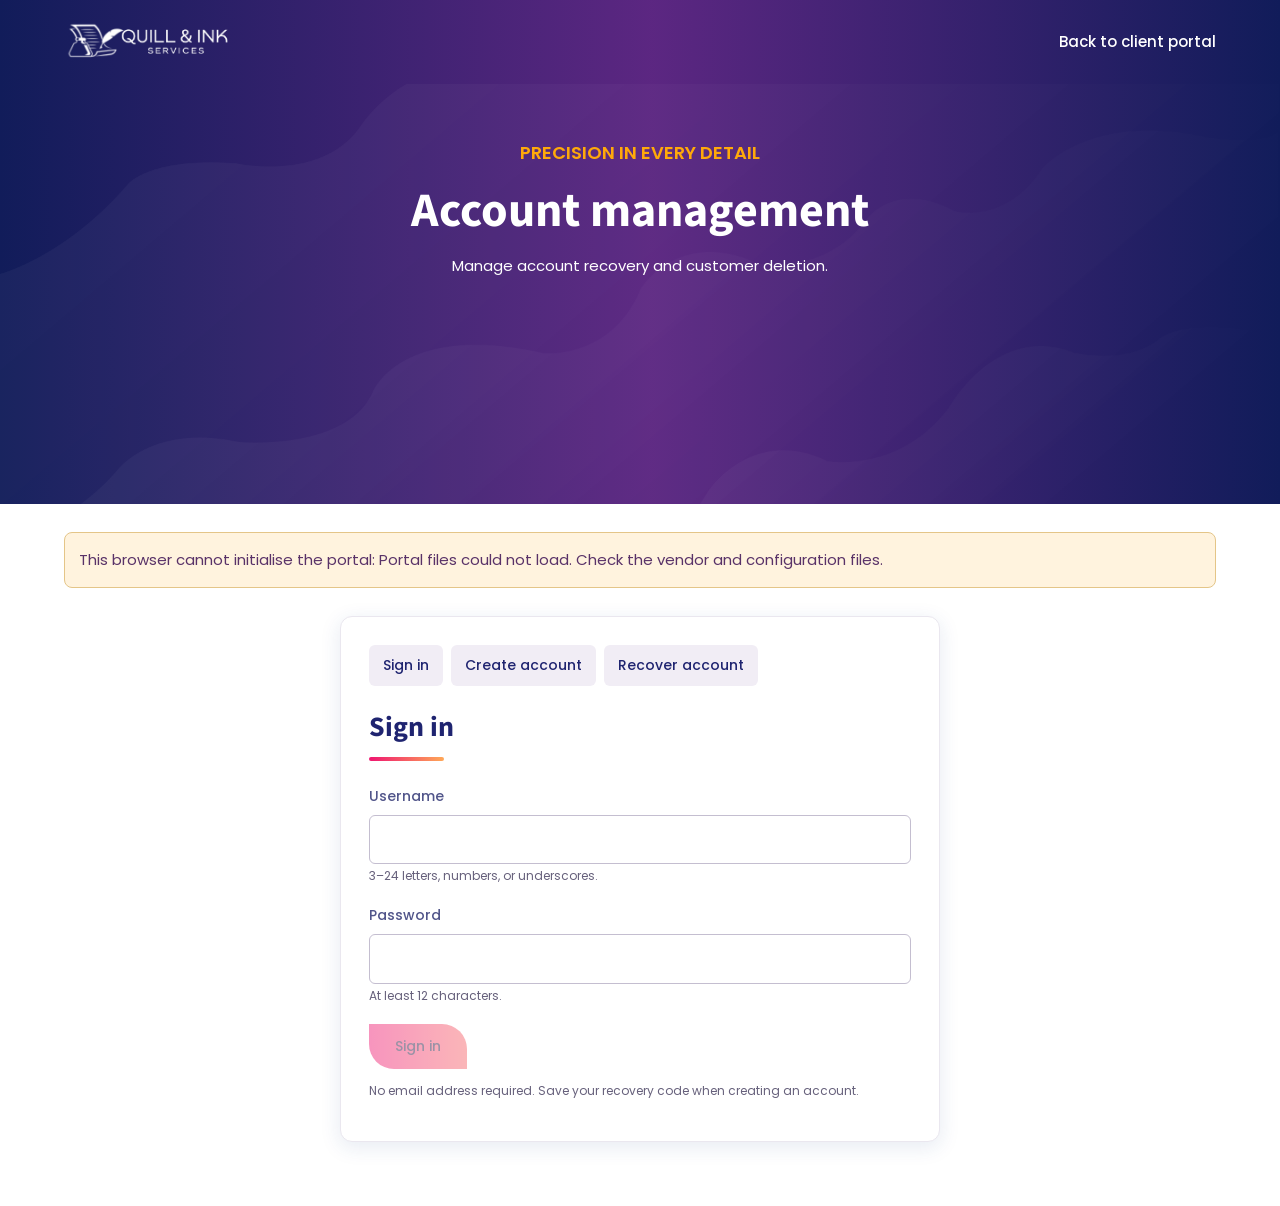
==== commit 11040016: "Update account-management.html" ====
--- a/account-management.html
+++ b/account-management.html
@@ -1,12 +1,350 @@
-<!DOCTYPE html><html lang="en"><head><meta charset="utf-8"><meta name="viewport" content="width=device-width,initial-scale=1"><title>Account management | Quill &amp; Ink Test</title><link rel="icon" href="assets/images/Favicon-3.png"><link rel="preconnect" href="https://fonts.googleapis.com"><link rel="preconnect" href="https://fonts.gstatic.com" crossorigin=""><link href="https://fonts.googleapis.com/css2?family=Poppins:wght@400;500;600&amp;family=Source+Sans+Pro:wght@600;700&amp;display=swap" rel="stylesheet"><link rel="stylesheet" href="assets/css/portal.css?v=logo-refresh-2"></head><body data-portal-page="management">
-<header><a href="account-management.html" id="logo-refresh" aria-label="Refresh current page" title="Refresh current page"><img src="assets/images/QUILL_INK_MINI_WHITE.png" alt="Quill &amp; Ink"></a><a href="portal.html">Back to client portal</a></header>
-<section class="portal-hero"><div class="hero-inner"><p class="eyebrow">PRECISION IN EVERY DETAIL</p><h1>Account management</h1><p>Manage account recovery and customer deletion.</p></div></section><main><p id="status" role="status" aria-live="polite"></p>
-<section class="card" id="account"><div class="tabs" role="group" aria-label="Account options"><button data-mode="login">Sign in</button><button data-mode="register">Create account</button><button data-mode="recover">Recover account</button></div><h2 id="auth-title">Sign in</h2><form id="auth-form"><label>Username<input id="username" autocomplete="username" minlength="3" maxlength="24" pattern="[A-Za-z0-9_]{3,24}" required=""><span class="note">3–24 letters, numbers, or underscores.</span></label><label id="display-label" hidden="">Character or business name<input id="display-name" maxlength="80"></label><label>Password<input id="password" type="password" autocomplete="current-password" minlength="12" maxlength="128" required=""><span class="note">At least 12 characters.</span></label><label id="recovery-label" hidden="">Recovery code<input id="recovery-input" autocomplete="off" maxlength="80"></label><button id="auth-submit" type="submit">Sign in</button></form><p class="note">No email address required. Save your recovery code when creating an account.</p></section>
-<section class="card" id="recovery-result" hidden=""><h2>Save your recovery code</h2><p>This code can reset your password. Store it privately outside the in-game phone. A successful reset replaces it with a new code.</p><label>Recovery code<input id="recovery-output" readonly=""></label><button id="recovery-saved">I have saved it — continue</button></section>
-<section class="card" id="password-change" hidden=""><h2>Choose your own password</h2><p>Your account was recovered by staff. Change the temporary password to reopen your portal.</p><form id="temporary-form"><label>Temporary password<input id="current-temporary" type="password" autocomplete="current-password" required=""></label><label>New password<input id="permanent-password" type="password" minlength="12" maxlength="128" autocomplete="new-password" required=""></label><button>Save new password</button></form><button id="temporary-logout">Sign out</button></section>
-<section id="restricted" class="card" hidden=""><h2>Staff access required</h2><p>This page is available to Quill &amp; Ink staff.</p><a class="button-link" href="portal.html">Back to client portal</a> <button id="restricted-logout">Sign out</button></section><section id="dashboard" hidden=""><div class="actions"><div><p class="eyebrow" id="role-label">CLIENT ACCOUNT</p><h2 id="account-name"></h2></div></div><nav class="portal-navigation" aria-label="Portal pages"><a class="button-link" href="portal.html">Client portal</a><a class="button-link" href="account-settings.html">Account settings</a><a class="button-link" id="management-link" href="account-management.html" hidden="" aria-current="page">Account management</a><button id="logout">Sign out</button></nav><label id="client-label" hidden="">Account to manage<select id="client-select"></select></label><p id="management-note" class="note"></p>
-<section class="card" id="staff-recovery" hidden=""><h2>Recover selected account</h2><p>Verify the customer's identity before resetting their account. Staff accounts require an administrator. You cannot reset your own account here.</p><form id="staff-reset-form"><label>Identity verification note<textarea id="verification-note" minlength="10" maxlength="500" rows="3" required="" placeholder="Describe how you verified the account owner. Do not include passwords or recovery codes."></textarea></label><label><input id="identity-confirmed" type="checkbox" required=""> I have verified this person's identity and intend to reset the selected account.</label><button>Issue temporary password</button></form><div id="staff-reset-result" hidden=""><p>Share these credentials privately with the verified owner. They are shown only for this reset. The previous recovery code is invalid.</p><label>Temporary password<input id="issued-password" readonly=""></label><label>Recovery code<input id="issued-code" readonly=""></label><p>The customer must choose a new password. They will receive a replacement recovery code after that change.</p><button id="dismiss-credentials">Credentials delivered — clear</button></div></section>
-
-<section class="card danger-zone" id="account-deletion" hidden=""><h2>Delete selected customer account</h2><p id="delete-target"></p><p>This permanently deletes the customer's login, package details, messages, and saved ledger entries. It cannot be undone through the portal. Linked documents themselves are not deleted.</p><form id="delete-form"><label>Type the customer's exact username<input id="delete-confirm" autocomplete="off" required=""></label><label>Your administrator password<input id="delete-password" type="password" autocomplete="current-password" required=""></label><label><input id="delete-acknowledged" type="checkbox" required=""> I intend to permanently delete this customer account and its portal records.</label><button class="danger-button">Permanently delete customer</button></form></section></section>
-<div id="copy-toast" class="toast" role="status" aria-live="polite" aria-atomic="true"></div><noscript>This portal needs JavaScript enabled.</noscript></main><script src="assets/vendor/supabase-2.57.4.js"></script><script src="assets/js/portal-config.js"></script><script src="assets/js/portal.js?v=logo-refresh-1"></script>
-</body></html>
+<!DOCTYPE html>
+<html lang="en">
+<head>
+  <meta charset="utf-8">
+  <meta name="viewport" content="width=device-width, initial-scale=1">
+
+  <title>Account management | Quill &amp; Ink Services</title>
+
+  <link rel="icon" href="assets/images/Favicon-3.png">
+
+  <link rel="preconnect" href="https://fonts.googleapis.com">
+  <link rel="preconnect" href="https://fonts.gstatic.com" crossorigin>
+  <link
+    href="https://fonts.googleapis.com/css2?family=Poppins:wght@400;500;600&amp;family=Source+Sans+Pro:wght@600;700&amp;display=swap"
+    rel="stylesheet"
+  >
+
+  <link rel="stylesheet" href="assets/css/portal.css?v=logo-refresh-2">
+</head>
+
+<body data-portal-page="management">
+  <!-- Header -->
+  <header>
+    <a
+      href="account-management.html"
+      id="logo-refresh"
+      aria-label="Refresh current page"
+      title="Refresh current page"
+    >
+      <img
+        src="assets/images/QUILL_INK_MINI_WHITE.png"
+        alt="Quill &amp; Ink"
+      >
+    </a>
+
+    <a href="portal.html">Back to client portal</a>
+  </header>
+
+  <!-- Hero -->
+  <section class="portal-hero">
+    <div class="hero-inner">
+      <p class="eyebrow">PRECISION IN EVERY DETAIL</p>
+      <h1>Account management</h1>
+      <p>Manage account recovery and customer deletion.</p>
+    </div>
+  </section>
+
+  <main>
+    <p id="status" role="status" aria-live="polite"></p>
+
+    <!-- Sign in, registration, and recovery -->
+    <section class="card" id="account">
+      <div class="tabs" role="group" aria-label="Account options">
+        <button data-mode="login">Sign in</button>
+        <button data-mode="register">Create account</button>
+        <button data-mode="recover">Recover account</button>
+      </div>
+
+      <h2 id="auth-title">Sign in</h2>
+
+      <form id="auth-form">
+        <label>
+          Username
+          <input
+            id="username"
+            autocomplete="username"
+            minlength="3"
+            maxlength="24"
+            pattern="[A-Za-z0-9_]{3,24}"
+            required
+          >
+          <span class="note">
+            3–24 letters, numbers, or underscores.
+          </span>
+        </label>
+
+        <label id="display-label" hidden>
+          Character or business name
+          <input id="display-name" maxlength="80">
+        </label>
+
+        <label>
+          Password
+          <input
+            id="password"
+            type="password"
+            autocomplete="current-password"
+            minlength="12"
+            maxlength="128"
+            required
+          >
+          <span class="note">At least 12 characters.</span>
+        </label>
+
+        <label id="recovery-label" hidden>
+          Recovery code
+          <input
+            id="recovery-input"
+            autocomplete="off"
+            maxlength="80"
+          >
+        </label>
+
+        <button id="auth-submit" type="submit">Sign in</button>
+      </form>
+
+      <p class="note">
+        No email address required. Save your recovery code when creating
+        an account.
+      </p>
+    </section>
+
+    <!-- Recovery code -->
+    <section class="card" id="recovery-result" hidden>
+      <h2>Save your recovery code</h2>
+
+      <p>
+        This code can reset your password. Store it privately outside the
+        in-game phone. A successful reset replaces it with a new code.
+      </p>
+
+      <label>
+        Recovery code
+        <input id="recovery-output" readonly>
+      </label>
+
+      <button id="recovery-saved">
+        I have saved it — continue
+      </button>
+    </section>
+
+    <!-- Required password change -->
+    <section class="card" id="password-change" hidden>
+      <h2>Choose your own password</h2>
+
+      <p>
+        Your account was recovered by staff. Change the temporary password
+        to reopen your portal.
+      </p>
+
+      <form id="temporary-form">
+        <label>
+          Temporary password
+          <input
+            id="current-temporary"
+            type="password"
+            autocomplete="current-password"
+            required
+          >
+        </label>
+
+        <label>
+          New password
+          <input
+            id="permanent-password"
+            type="password"
+            minlength="12"
+            maxlength="128"
+            autocomplete="new-password"
+            required
+          >
+        </label>
+
+        <button>Save new password</button>
+      </form>
+
+      <button id="temporary-logout">Sign out</button>
+    </section>
+
+    <!-- Restricted access -->
+    <section id="restricted" class="card" hidden>
+      <h2>Staff access required</h2>
+      <p>This page is available to Quill &amp; Ink staff.</p>
+
+      <a class="button-link" href="portal.html">
+        Back to client portal
+      </a>
+
+      <button id="restricted-logout">Sign out</button>
+    </section>
+
+    <!-- Account management dashboard -->
+    <section id="dashboard" hidden>
+      <div class="actions">
+        <div>
+          <p class="eyebrow" id="role-label">CLIENT ACCOUNT</p>
+          <h2 id="account-name"></h2>
+        </div>
+      </div>
+
+      <nav class="portal-navigation" aria-label="Portal pages">
+        <a class="button-link" href="portal.html">
+          Client portal
+        </a>
+
+        <a class="button-link" href="account-settings.html">
+          Account settings
+        </a>
+
+        <a
+          class="button-link"
+          id="management-link"
+          href="account-management.html"
+          hidden
+          aria-current="page"
+        >
+          Account management
+        </a>
+
+        <button id="logout">Sign out</button>
+      </nav>
+
+      <label id="client-label" hidden>
+        Account to manage
+        <select id="client-select"></select>
+      </label>
+
+      <p id="management-note" class="note"></p>
+
+      <!-- Staff-assisted recovery -->
+      <section class="card" id="staff-recovery" hidden>
+        <h2>Recover selected account</h2>
+
+        <p>
+          Verify the customer's identity before resetting their account.
+          Staff accounts require an administrator. You cannot reset your
+          own account here.
+        </p>
+
+        <form id="staff-reset-form">
+          <label>
+            Identity verification note
+            <textarea
+              id="verification-note"
+              minlength="10"
+              maxlength="500"
+              rows="3"
+              required
+              placeholder="Describe how you verified the account owner. Do not include passwords or recovery codes."
+            ></textarea>
+          </label>
+
+          <label>
+            <input
+              id="identity-confirmed"
+              type="checkbox"
+              required
+            >
+            I have verified this person's identity and intend to reset
+            the selected account.
+          </label>
+
+          <button>Issue temporary password</button>
+        </form>
+
+        <div id="staff-reset-result" hidden>
+          <p>
+            Share these credentials privately with the verified owner.
+            They are shown only for this reset. The previous recovery
+            code is invalid.
+          </p>
+
+          <label>
+            Temporary password
+            <input id="issued-password" readonly>
+          </label>
+
+          <label>
+            Recovery code
+            <input id="issued-code" readonly>
+          </label>
+
+          <p>
+            The customer must choose a new password. They will receive
+            a replacement recovery code after that change.
+          </p>
+
+          <button id="dismiss-credentials">
+            Credentials delivered — clear
+          </button>
+        </div>
+      </section>
+
+      <!-- Customer account deletion -->
+      <section class="card danger-zone" id="account-deletion" hidden>
+        <h2>Delete selected customer account</h2>
+
+        <p id="delete-target"></p>
+
+        <p>
+          This permanently deletes the customer's login, package details,
+          messages, and saved ledger entries. It cannot be undone through
+          the portal. Linked documents themselves are not deleted.
+        </p>
+
+        <form id="delete-form">
+          <label>
+            Type the customer's exact username
+            <input
+              id="delete-confirm"
+              autocomplete="off"
+              required
+            >
+          </label>
+
+          <label>
+            Your administrator password
+            <input
+              id="delete-password"
+              type="password"
+              autocomplete="current-password"
+              required
+            >
+          </label>
+
+          <label>
+            <input
+              id="delete-acknowledged"
+              type="checkbox"
+              required
+            >
+            I intend to permanently delete this customer account and
+            its portal records.
+          </label>
+
+          <button class="danger-button">
+            Permanently delete customer
+          </button>
+        </form>
+      </section>
+    </section>
+
+    <!-- Toast notifications -->
+    <div
+      id="copy-toast"
+      class="toast"
+      role="status"
+      aria-live="polite"
+      aria-atomic="true"
+    ></div>
+
+    <noscript>This portal needs JavaScript enabled.</noscript>
+  </main>
+
+  <!-- Scripts -->
+  <script src="assets/js/vendor/supabase-2.57.4.js"></script>
+  <script src="assets/js/portal-config.js"></script>
+  <script src="assets/js/portal.js?v=logo-refresh-1"></script>
+</body>
+</html>
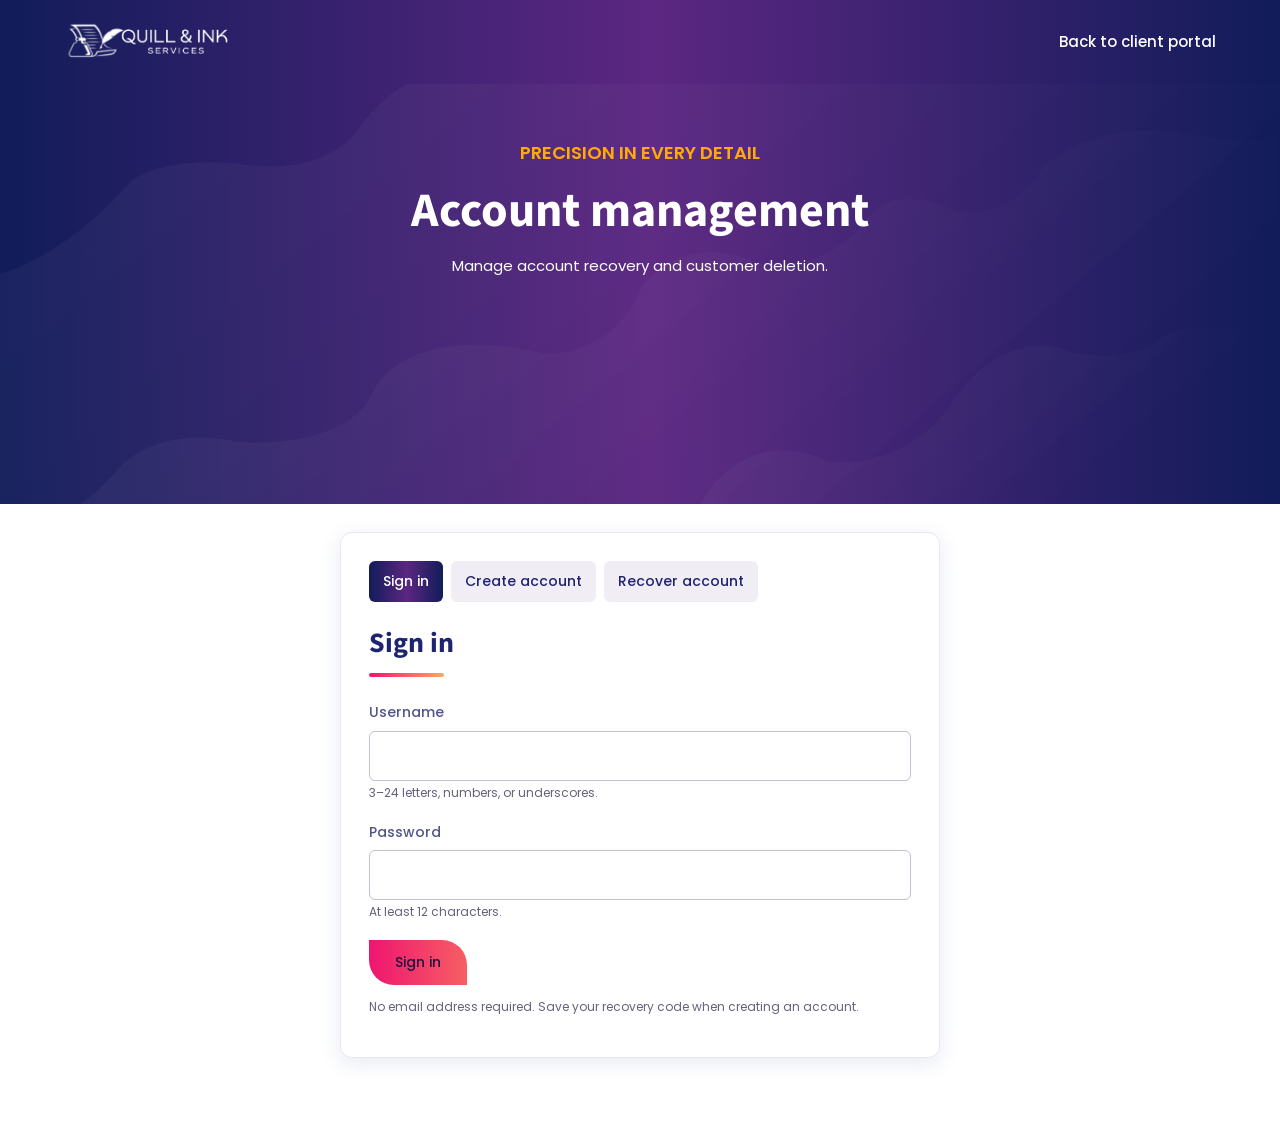
==== commit 22ec5c1a: "Update account-management.html" ====
--- a/account-management.html
+++ b/account-management.html
@@ -343,7 +343,7 @@
   </main>
 
   <!-- Scripts -->
-  <script src="assets/js/vendor/supabase-2.57.4.js"></script>
+  <script src="assets/vendor/supabase-2.57.4.js"></script>
   <script src="assets/js/portal-config.js"></script>
   <script src="assets/js/portal.js?v=logo-refresh-1"></script>
 </body>
